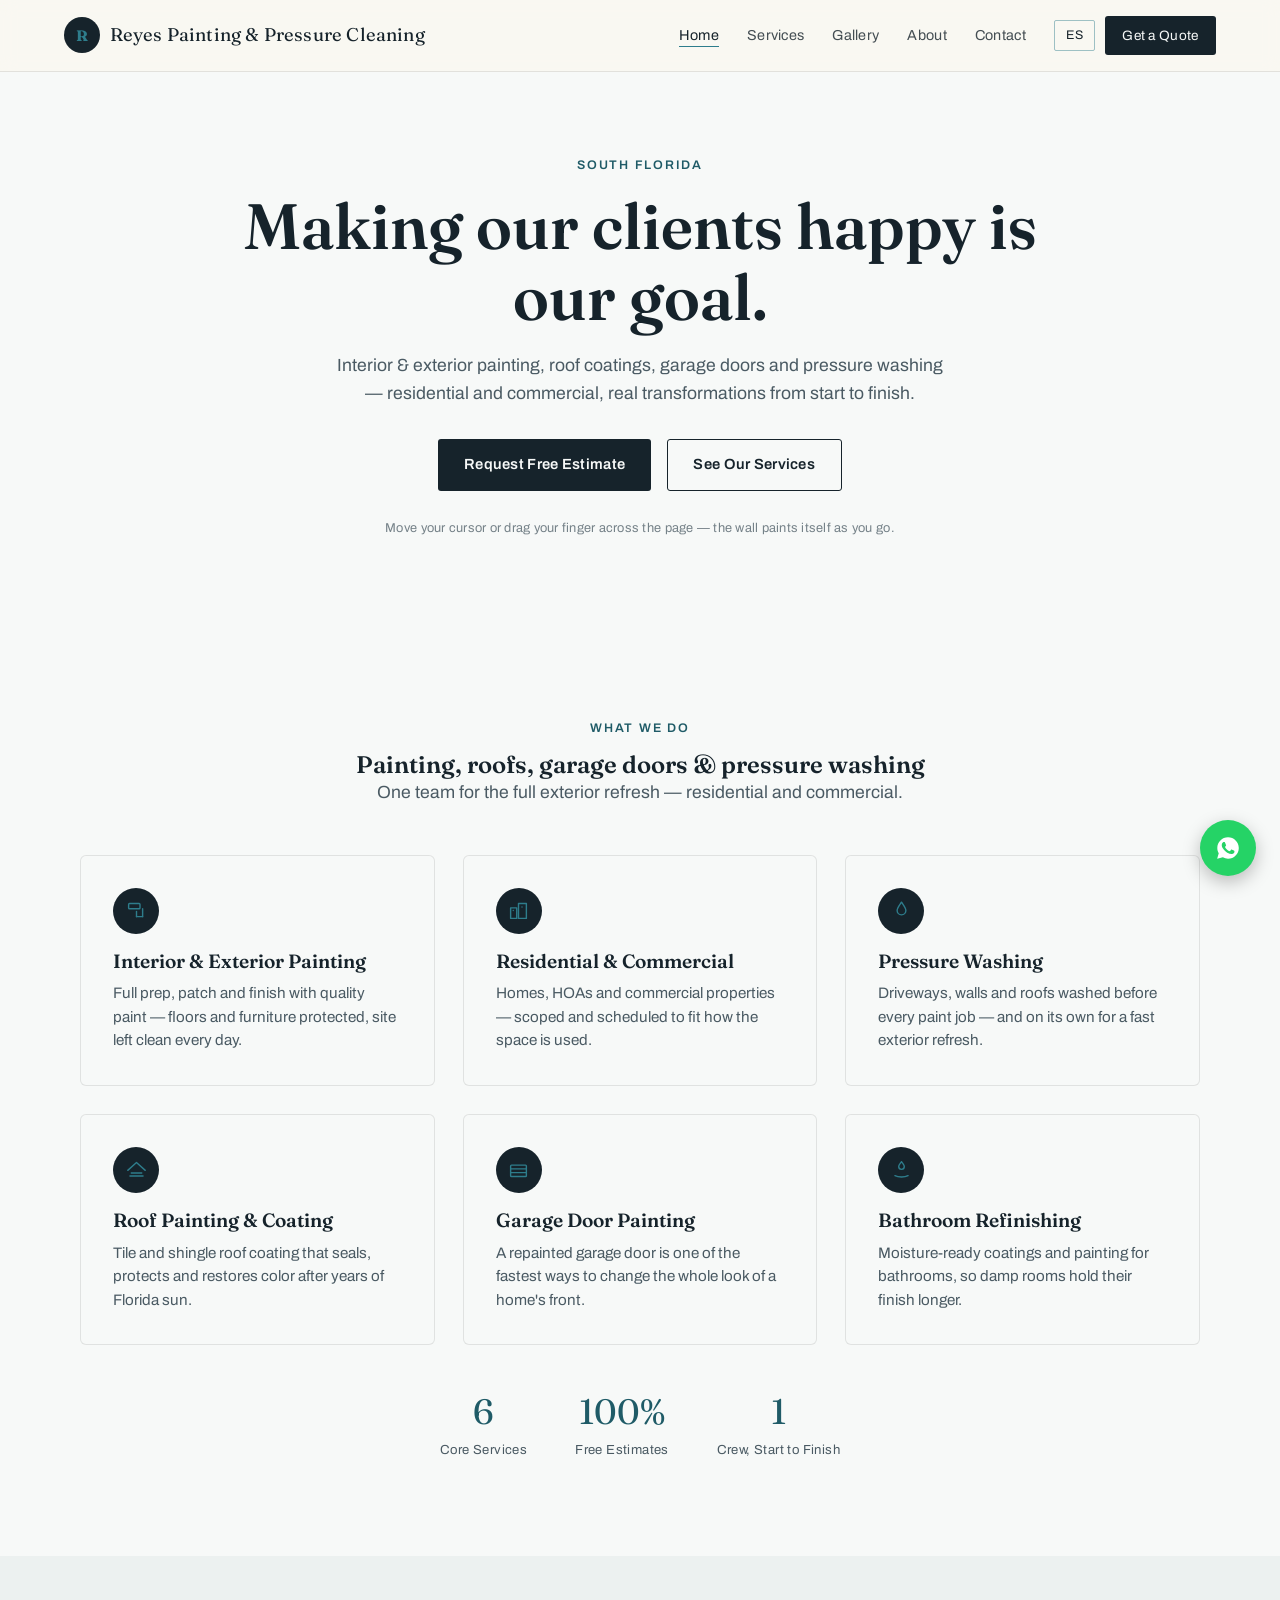
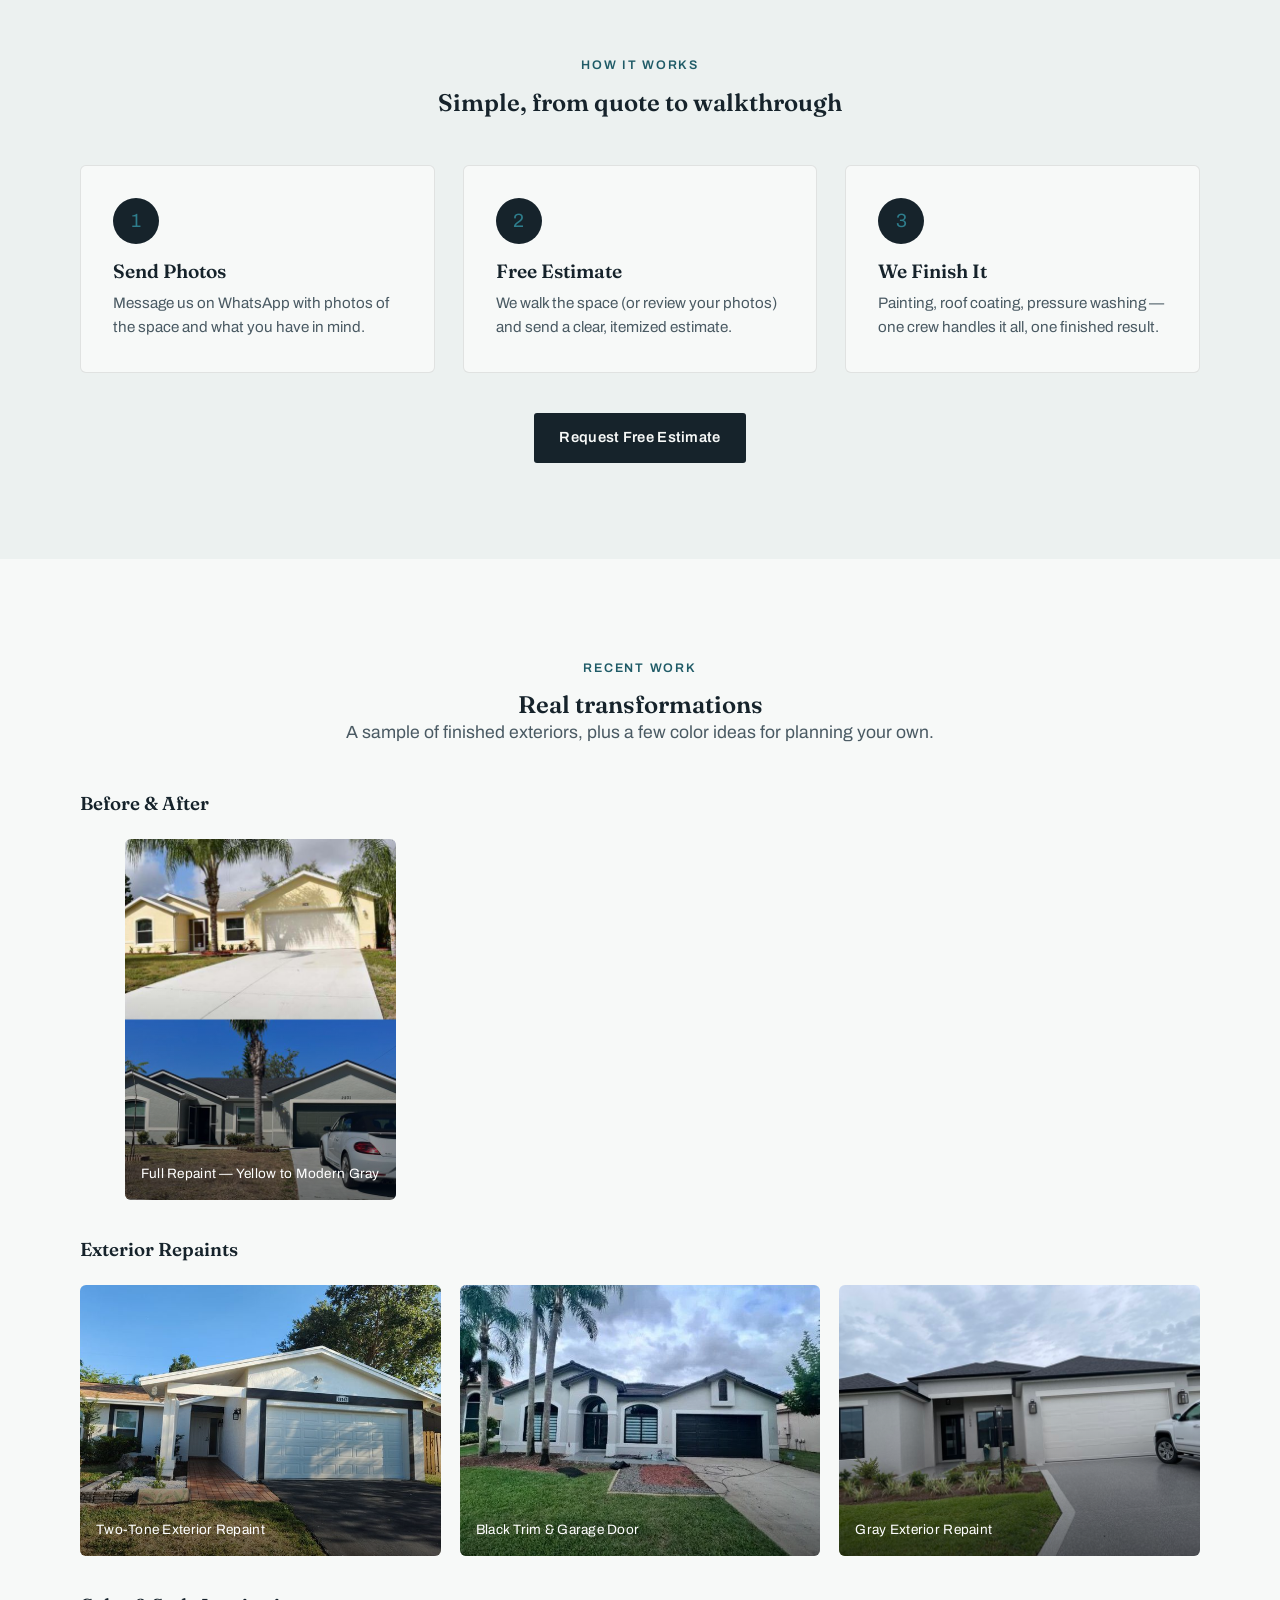
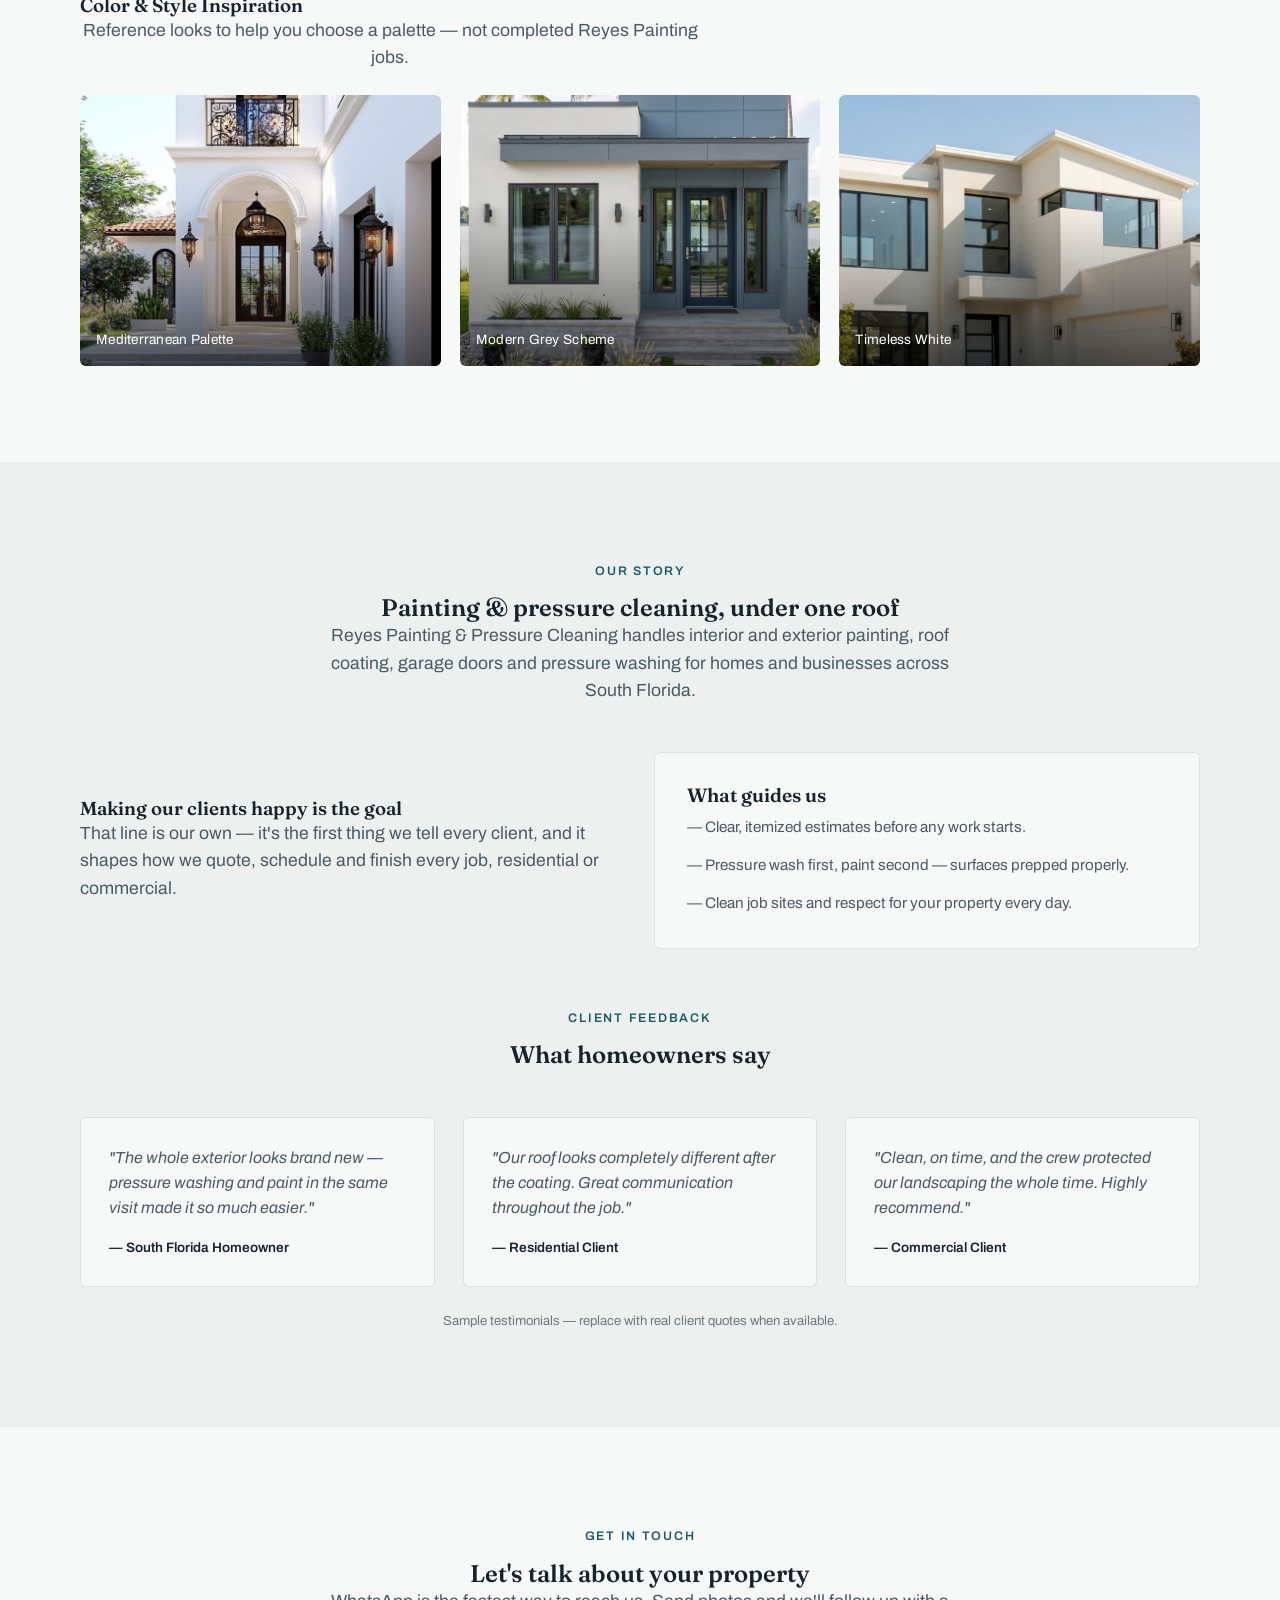
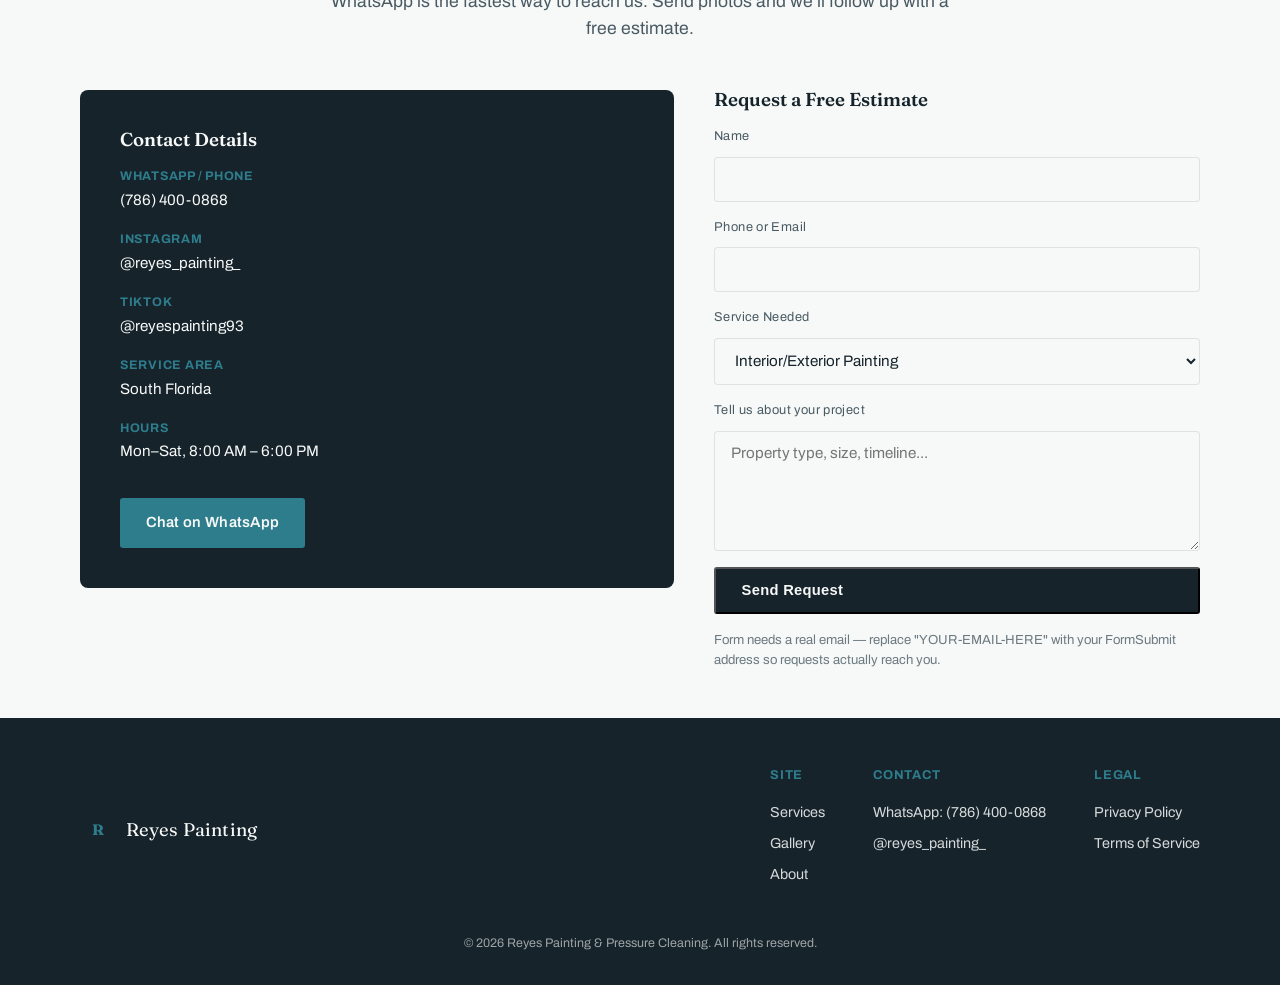
==== index.html @ f20935e8 "Initial commit: Reyes Painting & Pressure Cleaning site Single-page bilingual (EN/ES) site with a ca" ====
<!DOCTYPE html>
<html lang="en" data-lang="en">
<head>
<meta charset="UTF-8">
<meta name="viewport" content="width=device-width, initial-scale=1.0">
<title>Reyes Painting & Pressure Cleaning | Painting, Roof Coating & Pressure Washing — South Florida</title>
<meta name="description" content="Reyes Painting & Pressure Cleaning — interior & exterior painting, roof coating, garage doors and pressure washing, residential and commercial, in South Florida. Free estimates.">
<link rel="icon" href="data:,">
<link href="styles.css" rel="stylesheet">
</head>
<body>

<canvas id="paint-canvas"></canvas>

<nav class="nav">
  <div class="nav-inner">
    <a href="#top" class="brand">
      <span class="brand-mark">R</span>
      <span>Reyes Painting <span data-en>& Pressure Cleaning</span><span data-es>y Limpieza a Presión</span></span>
    </a>
    <button class="nav-toggle" aria-label="Menu"><span></span><span></span><span></span></button>
    <div class="nav-links">
      <a href="#top" data-nav data-en>Home</a><a href="#top" data-nav data-es>Inicio</a>
      <a href="#services" data-nav data-en>Services</a><a href="#services" data-nav data-es>Servicios</a>
      <a href="#gallery" data-nav data-en>Gallery</a><a href="#gallery" data-nav data-es>Galería</a>
      <a href="#about" data-nav data-en>About</a><a href="#about" data-nav data-es>Nosotros</a>
      <a href="#contact" data-nav data-en>Contact</a><a href="#contact" data-nav data-es>Contacto</a>
      <div class="nav-extra">
        <button class="lang-toggle">ES</button>
        <a class="nav-cta" href="https://wa.me/17864000868" target="_blank" rel="noopener"><span data-en>Get a Quote</span><span data-es>Cotizar</span></a>
      </div>
    </div>
  </div>
</nav>

<header class="hero" id="top">
  <span class="eyebrow" data-en>South Florida</span>
  <span class="eyebrow" data-es>Sur de la Florida</span>
  <h1>
    <span data-en>Making our clients happy is our goal.</span>
    <span data-es>Hacer felices a nuestros clientes es nuestro objetivo.</span>
  </h1>
  <p class="lead" style="margin-left:auto;margin-right:auto;">
    <span data-en>Interior & exterior painting, roof coatings, garage doors and pressure washing — residential and commercial, real transformations from start to finish.</span>
    <span data-es>Pintura interior y exterior, coatings de techo, puertas de garaje y limpieza a presión — residencial y comercial, transformaciones reales de principio a fin.</span>
  </p>
  <div class="hero-actions">
    <a class="btn btn-primary" href="https://wa.me/17864000868" target="_blank" rel="noopener">
      <span data-en>Request Free Estimate</span><span data-es>Cotización Gratis</span>
    </a>
    <a class="btn btn-outline" href="#services">
      <span data-en>See Our Services</span><span data-es>Ver Servicios</span>
    </a>
  </div>
  <p class="hero-hint" data-en>Move your cursor or drag your finger across the page — the wall paints itself as you go.</p>
  <p class="hero-hint" data-es>Mueve el cursor o desliza el dedo por la página — la pared se pinta a tu paso.</p>
</header>

<section id="services">
  <div class="container">
    <div class="section-head">
      <span class="eyebrow" data-en>What We Do</span><span class="eyebrow" data-es>Lo Que Hacemos</span>
      <h2 data-en>Painting, roofs, garage doors & pressure washing</h2>
      <h2 data-es>Pintura, techos, puertas de garaje y limpieza a presión</h2>
      <p class="lead" data-en>One team for the full exterior refresh — residential and commercial.</p>
      <p class="lead" data-es>Un solo equipo para el refresco exterior completo — residencial y comercial.</p>
    </div>
    <div class="grid-3">
      <div class="card">
        <div class="icon"><svg viewBox="0 0 24 24" fill="none" stroke="currentColor" stroke-width="1.6" stroke-linecap="round" stroke-linejoin="round" width="21" height="21"><rect x="3" y="4" width="13" height="6" rx="1"></rect><line x1="19" y1="10" x2="19" y2="19"></line><line x1="19" y1="19" x2="12" y2="19"></line><line x1="12" y1="19" x2="12" y2="13"></line></svg></div>
        <h3 data-en>Interior & Exterior Painting</h3><h3 data-es>Pintura Interior y Exterior</h3>
        <p data-en>Full prep, patch and finish with quality paint — floors and furniture protected, site left clean every day.</p>
        <p data-es>Preparación completa, parcheo y acabado con pintura de calidad — pisos y muebles protegidos, área limpia cada día.</p>
      </div>
      <div class="card">
        <div class="icon"><svg viewBox="0 0 24 24" fill="none" stroke="currentColor" stroke-width="1.6" stroke-linecap="round" stroke-linejoin="round" width="21" height="21"><rect x="3" y="9" width="7" height="12"></rect><rect x="12" y="4" width="9" height="17"></rect><line x1="6" y1="12" x2="6" y2="12.01"></line><line x1="16" y1="8" x2="16" y2="8.01"></line></svg></div>
        <h3 data-en>Residential & Commercial</h3><h3 data-es>Residencial y Comercial</h3>
        <p data-en>Homes, HOAs and commercial properties — scoped and scheduled to fit how the space is used.</p>
        <p data-es>Casas, HOAs y propiedades comerciales — planificado y programado según el uso del espacio.</p>
      </div>
      <div class="card">
        <div class="icon"><svg viewBox="0 0 24 24" fill="none" stroke="currentColor" stroke-width="1.6" stroke-linecap="round" stroke-linejoin="round" width="21" height="21"><path d="M12 2.5c-2.2 3.3-5 6.8-5 9.5a5 5 0 0 0 10 0c0-2.7-2.8-6.2-5-9.5z"></path></svg></div>
        <h3 data-en>Pressure Washing</h3><h3 data-es>Limpieza a Presión</h3>
        <p data-en>Driveways, walls and roofs washed before every paint job — and on its own for a fast exterior refresh.</p>
        <p data-es>Entradas, paredes y techos lavados antes de cada trabajo de pintura — y también por separado para un refresco exterior rápido.</p>
      </div>
      <div class="card">
        <div class="icon"><svg viewBox="0 0 24 24" fill="none" stroke="currentColor" stroke-width="1.6" stroke-linecap="round" stroke-linejoin="round" width="21" height="21"><path d="M2 13 12 4l10 9"></path><line x1="6" y1="16" x2="18" y2="16"></line><line x1="4.5" y1="19.5" x2="19.5" y2="19.5"></line></svg></div>
        <h3 data-en>Roof Painting & Coating</h3><h3 data-es>Pintura y Coating de Techo</h3>
        <p data-en>Tile and shingle roof coating that seals, protects and restores color after years of Florida sun.</p>
        <p data-es>Coating para techos de teja o shingle que sella, protege y devuelve el color después de años de sol de Florida.</p>
      </div>
      <div class="card">
        <div class="icon"><svg viewBox="0 0 24 24" fill="none" stroke="currentColor" stroke-width="1.6" stroke-linecap="round" stroke-linejoin="round" width="21" height="21"><rect x="3" y="7" width="18" height="13" rx="1"></rect><line x1="3" y1="11.3" x2="21" y2="11.3"></line><line x1="3" y1="15.6" x2="21" y2="15.6"></line></svg></div>
        <h3 data-en>Garage Door Painting</h3><h3 data-es>Pintura de Puertas de Garaje</h3>
        <p data-en>A repainted garage door is one of the fastest ways to change the whole look of a home's front.</p>
        <p data-es>Una puerta de garaje repintada es una de las formas más rápidas de cambiar toda la fachada de una casa.</p>
      </div>
      <div class="card">
        <div class="icon"><svg viewBox="0 0 24 24" fill="none" stroke="currentColor" stroke-width="1.6" stroke-linecap="round" stroke-linejoin="round" width="21" height="21"><path d="M12 3c-1.6 2.4-3.2 4-3.2 5.6a3.2 3.2 0 0 0 6.4 0C15.2 7 13.6 5.4 12 3z"></path><path d="M4.5 19c2 1 4.5 1.5 7.5 1.5s5.5-.5 7.5-1.5"></path></svg></div>
        <h3 data-en>Bathroom Refinishing</h3><h3 data-es>Reacabado de Baños</h3>
        <p data-en>Moisture-ready coatings and painting for bathrooms, so damp rooms hold their finish longer.</p>
        <p data-es>Coatings y pintura resistentes a la humedad para baños, para que los ambientes húmedos mantengan el acabado por más tiempo.</p>
      </div>
    </div>
    <div class="stat-row">
      <div class="stat"><div class="num">6</div><div class="label" data-en>Core Services</div><div class="label" data-es>Servicios Principales</div></div>
      <div class="stat"><div class="num">100%</div><div class="label" data-en>Free Estimates</div><div class="label" data-es>Cotizaciones Gratis</div></div>
      <div class="stat"><div class="num">1</div><div class="label" data-en>Crew, Start to Finish</div><div class="label" data-es>Equipo, de Inicio a Fin</div></div>
    </div>
  </div>
</section>

<section class="section-alt">
  <div class="container">
    <div class="section-head">
      <span class="eyebrow" data-en>How It Works</span><span class="eyebrow" data-es>Cómo Funciona</span>
      <h2 data-en>Simple, from quote to walkthrough</h2>
      <h2 data-es>Simple, de la cotización a la entrega</h2>
    </div>
    <div class="grid-3">
      <div class="card">
        <div class="icon">1</div>
        <h3 data-en>Send Photos</h3><h3 data-es>Envía Fotos</h3>
        <p data-en>Message us on WhatsApp with photos of the space and what you have in mind.</p>
        <p data-es>Escríbenos por WhatsApp con fotos del espacio y lo que tienes en mente.</p>
      </div>
      <div class="card">
        <div class="icon">2</div>
        <h3 data-en>Free Estimate</h3><h3 data-es>Cotización Gratis</h3>
        <p data-en>We walk the space (or review your photos) and send a clear, itemized estimate.</p>
        <p data-es>Visitamos el espacio (o revisamos tus fotos) y enviamos una cotización clara y detallada.</p>
      </div>
      <div class="card">
        <div class="icon">3</div>
        <h3 data-en>We Finish It</h3><h3 data-es>Lo Terminamos</h3>
        <p data-en>Painting, roof coating, pressure washing — one crew handles it all, one finished result.</p>
        <p data-es>Pintura, coating de techo, limpieza a presión — un solo equipo se encarga de todo, un solo resultado terminado.</p>
      </div>
    </div>
    <div style="text-align:center;margin-top:2.5rem;">
      <a class="btn btn-primary" href="https://wa.me/17864000868" target="_blank" rel="noopener"><span data-en>Request Free Estimate</span><span data-es>Cotización Gratis</span></a>
    </div>
  </div>
</section>

<section id="gallery">
  <div class="container">
    <div class="section-head">
      <span class="eyebrow" data-en>Recent Work</span><span class="eyebrow" data-es>Trabajos Recientes</span>
      <h2 data-en>Real transformations</h2>
      <h2 data-es>Transformaciones reales</h2>
      <p class="lead" data-en>A sample of finished exteriors, plus a few color ideas for planning your own.</p>
      <p class="lead" data-es>Una muestra de exteriores terminados, más algunas ideas de color para planear el tuyo.</p>
    </div>

    <div class="section-head" style="text-align:left;max-width:none;margin-bottom:1.5rem;">
      <h3 data-en>Before & After</h3><h3 data-es>Antes y Después</h3>
    </div>
    <div class="gallery-grid">
      <div class="gallery-item" style="background-image:url('images/before-after-yellow-to-gray.jpg');background-position:center top;grid-column:span 1;aspect-ratio:3/4;max-width:340px;margin:0 auto;"><span data-en>Full Repaint — Yellow to Modern Gray</span><span data-es>Repintado Completo — De Amarillo a Gris Moderno</span></div>
    </div>

    <div class="section-head" style="text-align:left;max-width:none;margin:2.5rem 0 1.5rem;">
      <h3 data-en>Exterior Repaints</h3><h3 data-es>Repintados Exteriores</h3>
    </div>
    <div class="gallery-grid">
      <div class="gallery-item" style="background-image:url('images/exterior-repaint-black-white.jpg');"><span data-en>Two-Tone Exterior Repaint</span><span data-es>Repintado Exterior de Dos Tonos</span></div>
      <div class="gallery-item" style="background-image:url('images/exterior-repaint-black-trim.jpg');"><span data-en>Black Trim & Garage Door</span><span data-es>Detalles Negros y Puerta de Garaje</span></div>
      <div class="gallery-item" style="background-image:url('images/exterior-repaint-gray.jpg');"><span data-en>Gray Exterior Repaint</span><span data-es>Repintado Exterior Gris</span></div>
    </div>

    <div class="section-head" style="text-align:left;max-width:none;margin:2.5rem 0 1.5rem;">
      <h3 data-en>Color & Style Inspiration</h3><h3 data-es>Inspiración de Color y Estilo</h3>
      <p class="lead" style="margin:0;" data-en>Reference looks to help you choose a palette — not completed Reyes Painting jobs.</p>
      <p class="lead" style="margin:0;" data-es>Referencias para ayudarte a elegir una paleta — no son trabajos terminados de Reyes Painting.</p>
    </div>
    <div class="gallery-grid">
      <div class="gallery-item" style="background-image:url('images/inspiration-mediterranean-palette.jpg');"><span data-en>Mediterranean Palette</span><span data-es>Paleta Mediterránea</span></div>
      <div class="gallery-item" style="background-image:url('images/inspiration-modern-grey.jpg');"><span data-en>Modern Grey Scheme</span><span data-es>Esquema Gris Moderno</span></div>
      <div class="gallery-item" style="background-image:url('images/inspiration-timeless-white.jpg');"><span data-en>Timeless White</span><span data-es>Blanco Atemporal</span></div>
    </div>
  </div>
</section>

<section id="about" class="section-alt">
  <div class="container">
    <div class="section-head">
      <span class="eyebrow" data-en>Our Story</span><span class="eyebrow" data-es>Nuestra Historia</span>
      <h2 data-en>Painting & pressure cleaning, under one roof</h2>
      <h2 data-es>Pintura y limpieza a presión, bajo un mismo techo</h2>
      <p class="lead" data-en>Reyes Painting & Pressure Cleaning handles interior and exterior painting, roof coating, garage doors and pressure washing for homes and businesses across South Florida.</p>
      <p class="lead" data-es>Reyes Painting & Pressure Cleaning se encarga de pintura interior y exterior, coating de techo, puertas de garaje y limpieza a presión para casas y negocios en el sur de la Florida.</p>
    </div>
    <div class="grid-2" style="align-items:center;margin-bottom:3.5rem;">
      <div>
        <h3 data-en>Making our clients happy is the goal</h3>
        <h3 data-es>Hacer felices a nuestros clientes es el objetivo</h3>
        <p class="lead" data-en>That line is our own — it's the first thing we tell every client, and it shapes how we quote, schedule and finish every job, residential or commercial.</p>
        <p class="lead" data-es>Esa frase es nuestra — es lo primero que le decimos a cada cliente, y define cómo cotizamos, programamos y terminamos cada trabajo, residencial o comercial.</p>
      </div>
      <div class="card">
        <h3 data-en>What guides us</h3><h3 data-es>Lo que nos guía</h3>
        <p style="margin-bottom:0.9rem;color:var(--ink-soft);" data-en>— Clear, itemized estimates before any work starts.</p>
        <p style="margin-bottom:0.9rem;color:var(--ink-soft);" data-es>— Cotizaciones claras y detalladas antes de empezar.</p>
        <p style="margin-bottom:0.9rem;color:var(--ink-soft);" data-en>— Pressure wash first, paint second — surfaces prepped properly.</p>
        <p style="margin-bottom:0.9rem;color:var(--ink-soft);" data-es>— Primero limpieza a presión, después pintura — superficies bien preparadas.</p>
        <p style="color:var(--ink-soft);" data-en>— Clean job sites and respect for your property every day.</p>
        <p style="color:var(--ink-soft);" data-es>— Áreas de trabajo limpias y respeto por tu propiedad cada día.</p>
      </div>
    </div>

    <div class="section-head">
      <span class="eyebrow" data-en>Client Feedback</span><span class="eyebrow" data-es>Opiniones de Clientes</span>
      <h2 data-en>What homeowners say</h2>
      <h2 data-es>Lo que dicen los clientes</h2>
    </div>
    <div class="grid-3">
      <div class="quote-card">
        <p data-en>"The whole exterior looks brand new — pressure washing and paint in the same visit made it so much easier."</p>
        <p data-es>"Todo el exterior quedó como nuevo — la limpieza a presión y la pintura en la misma visita lo hizo mucho más fácil."</p>
        <div class="who" data-en>— South Florida Homeowner</div>
        <div class="who" data-es>— Cliente en el Sur de la Florida</div>
      </div>
      <div class="quote-card">
        <p data-en>"Our roof looks completely different after the coating. Great communication throughout the job."</p>
        <p data-es>"Nuestro techo se ve completamente diferente después del coating. Muy buena comunicación durante todo el trabajo."</p>
        <div class="who" data-en>— Residential Client</div>
        <div class="who" data-es>— Cliente Residencial</div>
      </div>
      <div class="quote-card">
        <p data-en>"Clean, on time, and the crew protected our landscaping the whole time. Highly recommend."</p>
        <p data-es>"Limpios, puntuales, y el equipo protegió nuestro jardín todo el tiempo. Muy recomendados."</p>
        <div class="who" data-en>— Commercial Client</div>
        <div class="who" data-es>— Cliente Comercial</div>
      </div>
    </div>
    <p class="placeholder-note" data-en>Sample testimonials — replace with real client quotes when available.</p>
    <p class="placeholder-note" data-es>Testimonios de ejemplo — reemplazar con opiniones reales de clientes cuando estén disponibles.</p>
  </div>
</section>

<section id="contact" style="padding-bottom:3rem;">
  <div class="container">
    <div class="section-head">
      <span class="eyebrow" data-en>Get In Touch</span><span class="eyebrow" data-es>Contáctanos</span>
      <h2 data-en>Let's talk about your property</h2>
      <h2 data-es>Hablemos de tu propiedad</h2>
      <p class="lead" data-en>WhatsApp is the fastest way to reach us. Send photos and we'll follow up with a free estimate.</p>
      <p class="lead" data-es>WhatsApp es la forma más rápida de contactarnos. Envía fotos y te respondemos con una cotización gratis.</p>
    </div>
    <div class="contact-wrap">
      <div>
        <div class="contact-info-card">
          <h3 data-en>Contact Details</h3><h3 data-es>Datos de Contacto</h3>
          <div class="contact-line">
            <div>
              <b data-en>WhatsApp / Phone</b><b data-es>WhatsApp / Teléfono</b>
              <a href="https://wa.me/17864000868" target="_blank" rel="noopener">(786) 400-0868</a>
            </div>
          </div>
          <div class="contact-line">
            <div>
              <b>Instagram</b>
              <a href="https://www.instagram.com/reyes_painting_/" target="_blank" rel="noopener">@reyes_painting_</a>
            </div>
          </div>
          <div class="contact-line">
            <div>
              <b>TikTok</b>
              <a href="https://www.tiktok.com/@reyespainting93" target="_blank" rel="noopener">@reyespainting93</a>
            </div>
          </div>
          <div class="contact-line">
            <div>
              <b data-en>Service Area</b><b data-es>Área de Servicio</b>
              <span data-en>South Florida</span>
              <span data-es>Sur de la Florida</span>
            </div>
          </div>
          <div class="contact-line">
            <div>
              <b data-en>Hours</b><b data-es>Horario</b>
              <span data-en>Mon–Sat, 8:00 AM – 6:00 PM</span>
              <span data-es>Lun–Sáb, 8:00 AM – 6:00 PM</span>
            </div>
          </div>
          <a class="btn btn-primary" style="margin-top:1rem;background:var(--teal);" href="https://wa.me/17864000868" target="_blank" rel="noopener">
            <span data-en>Chat on WhatsApp</span><span data-es>Chatear por WhatsApp</span>
          </a>
        </div>
      </div>

      <div>
        <h3 style="margin-bottom:1rem;" data-en>Request a Free Estimate</h3>
        <h3 style="margin-bottom:1rem;" data-es>Solicita tu Cotización Gratis</h3>
        <form class="quote-form" action="https://formsubmit.co/YOUR-EMAIL-HERE" method="POST">
          <input type="hidden" name="_subject" value="New estimate request — Reyes Painting website">
          <input type="hidden" name="_template" value="table">
          <input type="hidden" name="_captcha" value="false">
          <label data-en>Name</label><label data-es>Nombre</label>
          <input type="text" name="name" required>

          <label data-en>Phone or Email</label><label data-es>Teléfono o Correo</label>
          <input type="text" name="contact" required>

          <label data-en>Service Needed</label><label data-es>Servicio Necesitado</label>
          <select name="service" class="i18n-select">
            <option value="Painting" data-i18n-en="Interior/Exterior Painting" data-i18n-es="Pintura Interior/Exterior">Interior/Exterior Painting</option>
            <option value="Pressure Washing" data-i18n-en="Pressure Washing" data-i18n-es="Limpieza a Presión">Pressure Washing</option>
            <option value="Roof Coating" data-i18n-en="Roof Painting & Coating" data-i18n-es="Pintura y Coating de Techo">Roof Painting & Coating</option>
            <option value="Garage Door" data-i18n-en="Garage Door Painting" data-i18n-es="Pintura de Puerta de Garaje">Garage Door Painting</option>
            <option value="Bathroom" data-i18n-en="Bathroom Refinishing" data-i18n-es="Reacabado de Baños">Bathroom Refinishing</option>
            <option value="Not Sure Yet" data-i18n-en="Not Sure Yet" data-i18n-es="Aún No Sé">Not Sure Yet</option>
          </select>

          <label data-en>Tell us about your project</label><label data-es>Cuéntanos sobre tu proyecto</label>
          <textarea name="message" class="i18n-placeholder" data-i18n-en="Property type, size, timeline..." data-i18n-es="Tipo de propiedad, tamaño, fecha estimada..." placeholder="Property type, size, timeline..."></textarea>

          <button class="btn btn-primary" type="submit"><span data-en>Send Request</span><span data-es>Enviar Solicitud</span></button>
        </form>
        <p class="placeholder-note" style="text-align:left;margin-top:1rem;" data-en>Form needs a real email — replace "YOUR-EMAIL-HERE" with your FormSubmit address so requests actually reach you.</p>
        <p class="placeholder-note" style="text-align:left;margin-top:1rem;" data-es>El formulario necesita un correo real — reemplaza "YOUR-EMAIL-HERE" con tu dirección de FormSubmit para que las solicitudes te lleguen.</p>
      </div>
    </div>
  </div>
</section>

<footer>
  <div class="footer-inner">
    <a href="#top" class="brand"><span class="brand-mark">R</span><span>Reyes Painting</span></a>
    <div class="cols">
      <div class="col">
        <h4 data-en>Site</h4><h4 data-es>Sitio</h4>
        <a href="#services" data-en>Services</a><a href="#services" data-es>Servicios</a>
        <a href="#gallery" data-en>Gallery</a><a href="#gallery" data-es>Galería</a>
        <a href="#about" data-en>About</a><a href="#about" data-es>Nosotros</a>
      </div>
      <div class="col">
        <h4 data-en>Contact</h4><h4 data-es>Contacto</h4>
        <a href="https://wa.me/17864000868" target="_blank" rel="noopener">WhatsApp: (786) 400-0868</a>
        <a href="https://www.instagram.com/reyes_painting_/" target="_blank" rel="noopener">@reyes_painting_</a>
      </div>
      <div class="col">
        <h4 data-en>Legal</h4><h4 data-es>Legal</h4>
        <a href="privacy.html" data-en>Privacy Policy</a><a href="privacy.html" data-es>Política de Privacidad</a>
        <a href="terms.html" data-en>Terms of Service</a><a href="terms.html" data-es>Términos de Servicio</a>
      </div>
    </div>
  </div>
  <p class="footer-bottom">© 2026 Reyes Painting & Pressure Cleaning. <span data-en>All rights reserved.</span><span data-es>Todos los derechos reservados.</span></p>
</footer>

<a class="wa-float" href="https://wa.me/17864000868" target="_blank" rel="noopener" aria-label="WhatsApp">
  <svg viewBox="0 0 24 24" fill="currentColor" width="26" height="26"><path d="M12.04 2C6.58 2 2.13 6.45 2.13 11.91c0 1.75.46 3.45 1.32 4.95L2 22l5.25-1.38a9.9 9.9 0 0 0 4.79 1.22h.01c5.46 0 9.91-4.45 9.91-9.91C21.96 6.45 17.5 2 12.04 2zm5.8 14.13c-.24.68-1.4 1.32-1.93 1.4-.5.08-1.13.11-1.83-.11-.42-.14-.96-.32-1.66-.62-2.93-1.26-4.84-4.22-4.98-4.42-.14-.2-1.19-1.58-1.19-3.02 0-1.44.75-2.14 1.02-2.44.27-.29.58-.36.78-.36.19 0 .39 0 .56.01.18.01.42-.07.66.5.24.58.82 2 .89 2.15.07.15.12.32.02.52-.1.2-.15.32-.29.49-.15.17-.31.38-.44.51-.15.15-.3.31-.13.6.17.29.75 1.24 1.62 2.01 1.11 1 2.05 1.31 2.34 1.46.29.15.46.13.63-.08.17-.2.71-.83.9-1.11.19-.29.38-.24.63-.14.26.1 1.65.78 1.93.92.29.15.48.22.55.34.07.13.07.75-.17 1.43z"></path></svg>
</a>

<script src="paint-reveal.js"></script>
<script src="site.js"></script>
</body>
</html>
---- styles.css ----
/* Reyes Painting & Pressure Cleaning — shared styles */
@import url('https://fonts.googleapis.com/css2?family=Fraunces:ital,opsz,wght@0,9..144,500;0,9..144,600;0,9..144,700;1,9..144,500&family=Archivo:wght@400;500;600;700&display=swap');

:root {
  --ink: #16232b;
  --ink-soft: #4a5a63;
  --cream: #f7f9f8;
  --cream-2: #ecf1f0;
  --teal: #2E7D8C;
  --teal-deep: #1F5B67;
  --teal-line: rgba(46, 125, 140, 0.45);
  --line: rgba(28, 26, 23, 0.1);
  --font-display: 'Fraunces', serif;
  --font-body: 'Archivo', sans-serif;
}

* { box-sizing: border-box; margin: 0; padding: 0; }
html { scroll-behavior: smooth; }
body {
  background: var(--cream);
  color: var(--ink);
  font-family: var(--font-body);
  line-height: 1.55;
  overflow-x: hidden;
  position: relative;
}
h1, h2, h3 { font-family: var(--font-display); font-weight: 600; line-height: 1.12; }
a { color: inherit; }
img { max-width: 100%; display: block; }
section { position: relative; padding: 6rem 1.5rem; z-index: 1; scroll-margin-top: 84px; }
.container { max-width: 1120px; margin: 0 auto; }
.eyebrow {
  font-size: 0.78rem; letter-spacing: 0.14em; text-transform: uppercase;
  color: var(--teal-deep); font-weight: 600; margin-bottom: 0.9rem; display: inline-block;
}
.lead { font-size: 1.1rem; color: var(--ink-soft); max-width: 620px; }

/* ---------- Paint canvas background layer ---------- */
#paint-canvas {
  position: fixed;
  inset: 0;
  width: 100%;
  height: 100%;
  z-index: 0;
  pointer-events: none;
}

/* ---------- Nav ---------- */
.nav {
  position: fixed; top: 0; left: 0; right: 0; z-index: 50;
  background: rgba(250, 247, 241, 0.88);
  -webkit-backdrop-filter: blur(8px);
  backdrop-filter: blur(8px);
  border-bottom: 1px solid var(--line);
}
.nav-inner {
  display: flex; align-items: center; justify-content: space-between;
  padding: 1rem 1.5rem; max-width: 1200px; margin: 0 auto;
}
.brand { display: flex; align-items: center; gap: 0.6rem; font-family: var(--font-display); font-size: 1.15rem; letter-spacing: 0.01em; text-decoration: none; color: var(--ink); }
.brand-mark {
  width: 36px; height: 36px; border-radius: 50%; background: var(--ink);
  display: flex; align-items: center; justify-content: center; color: var(--teal);
  font-family: var(--font-display); font-weight: 700; font-size: 0.95rem;
}
.nav-links { display: flex; align-items: center; gap: 1.75rem; flex-wrap: wrap; }
.nav-links a { text-decoration: none; font-size: 0.9rem; letter-spacing: 0.02em; color: var(--ink); opacity: 0.8; }
.nav-links a:hover, .nav-links a.active { opacity: 1; border-bottom: 1px solid var(--teal); }
.nav-extra { display: flex; align-items: center; gap: 0.6rem; flex-shrink: 0; }
.nav-links a.nav-cta {
  display: inline-flex; align-items: center;
  background: var(--ink); color: var(--cream); opacity: 1; padding: 0.55rem 1.1rem; border-radius: 3px;
  font-size: 0.85rem; text-decoration: none; letter-spacing: 0.02em; white-space: nowrap;
}
.nav-links a.nav-cta:hover { background: var(--teal-deep); border-bottom: none; }
.lang-toggle {
  background: transparent; border: 1px solid var(--teal-line); color: var(--ink);
  padding: 0.35rem 0.7rem; border-radius: 2px; font-family: var(--font-body); font-size: 0.78rem;
  cursor: pointer; letter-spacing: 0.04em; flex-shrink: 0; line-height: 1.4;
}
.nav-toggle { display: none; background: none; border: none; cursor: pointer; padding: 0.4rem; }
.nav-toggle span { display: block; width: 22px; height: 2px; background: var(--ink); margin: 5px 0; }

@media (max-width: 860px) {
  .nav-links { position: fixed; top: 64px; left: 0; right: 0; background: var(--cream); flex-direction: column;
    align-items: flex-start; padding: 1.5rem; gap: 1.1rem; border-bottom: 1px solid var(--line);
    transform: translateY(-140%); transition: transform 0.25s ease; }
  .nav-links.open { transform: translateY(0); }
  .nav-toggle { display: block; }
  .nav-extra { width: 100%; }
}

/* ---------- Hero ---------- */
.hero {
  padding: 9.5rem 1.5rem 5rem;
  text-align: center;
  position: relative;
  z-index: 1;
}
.hero h1 { font-size: clamp(2.2rem, 5.5vw, 4rem); max-width: 900px; margin: 0 auto 1.2rem; }
.hero .lead { margin: 0 auto 2rem; text-align: center; }
.hero-actions { display: flex; gap: 1rem; justify-content: center; flex-wrap: wrap; }
.btn {
  display: inline-flex; align-items: center; gap: 0.5rem; text-decoration: none;
  padding: 0.85rem 1.6rem; border-radius: 3px; font-size: 0.92rem; letter-spacing: 0.02em; font-weight: 600;
}
.btn-primary { background: var(--ink); color: var(--cream); }
.btn-primary:hover { background: var(--teal-deep); }
.btn-outline { border: 1px solid var(--ink); color: var(--ink); }
.btn-outline:hover { background: var(--ink); color: var(--cream); }
.hero-hint { margin-top: 1.75rem; font-size: 0.8rem; color: var(--ink-soft); opacity: 0.75; letter-spacing: 0.02em; }

/* ---------- Sections ---------- */
.section-alt { background: var(--cream-2); }
.section-head { text-align: center; max-width: 640px; margin: 0 auto 3rem; }
.section-head .lead { margin: 0 auto; text-align: center; }

.grid-3 { display: grid; grid-template-columns: repeat(3, 1fr); gap: 1.75rem; }
.grid-2 { display: grid; grid-template-columns: repeat(2, 1fr); gap: 1.75rem; }
@media (max-width: 860px) { .grid-3, .grid-2 { grid-template-columns: 1fr; } }

.card {
  background: var(--cream); border: 1px solid var(--line); border-radius: 6px; padding: 2rem;
}
.card .icon { width: 46px; height: 46px; border-radius: 50%; background: var(--ink); color: var(--teal);
  display: flex; align-items: center; justify-content: center; margin-bottom: 1.1rem; font-size: 1.2rem; }
.card h3 { font-size: 1.2rem; margin-bottom: 0.6rem; }
.card p { color: var(--ink-soft); font-size: 0.95rem; }

.stat-row { display: flex; gap: 3rem; justify-content: center; flex-wrap: wrap; margin-top: 2.5rem; }
.stat { text-align: center; }
.stat .num { font-family: var(--font-display); font-size: 2.2rem; color: var(--teal-deep); }
.stat .label { font-size: 0.82rem; color: var(--ink-soft); letter-spacing: 0.03em; }

/* ---------- Gallery ---------- */
.gallery-grid { display: grid; grid-template-columns: repeat(3, 1fr); gap: 1.2rem; }
@media (max-width: 860px) { .gallery-grid { grid-template-columns: repeat(2, 1fr); } }
@media (max-width: 560px) { .gallery-grid { grid-template-columns: 1fr; } }
.gallery-item {
  aspect-ratio: 4/3; border-radius: 6px; overflow: hidden; position: relative;
  display: flex; align-items: flex-end; padding: 1rem; color: #fff;
  background-size: cover; background-position: center;
}
.gallery-item::after {
  content: ""; position: absolute; inset: 0;
  background: linear-gradient(180deg, rgba(0,0,0,0) 40%, rgba(0,0,0,0.55) 100%);
}
.gallery-item span { position: relative; z-index: 1; font-size: 0.85rem; letter-spacing: 0.02em; }
.placeholder-note {
  text-align: center; font-size: 0.82rem; color: var(--ink-soft); margin-top: 1.5rem; opacity: 0.8;
}

/* ---------- Testimonials ---------- */
.quote-card { background: var(--cream); border: 1px solid var(--line); border-radius: 6px; padding: 1.75rem; }
.quote-card p { font-style: italic; color: var(--ink-soft); margin-bottom: 1rem; }
.quote-card .who { font-size: 0.85rem; font-weight: 600; color: var(--ink); }

/* ---------- Contact ---------- */
.contact-wrap { display: grid; grid-template-columns: 1.1fr 0.9fr; gap: 2.5rem; }
@media (max-width: 860px) { .contact-wrap { grid-template-columns: 1fr; } }
.contact-info-card {
  background: var(--ink); color: var(--cream); border-radius: 8px; padding: 2.5rem;
}
.contact-info-card h3 { color: var(--cream); margin-bottom: 1rem; }
.contact-line { display: flex; gap: 0.75rem; align-items: flex-start; margin-bottom: 1.1rem; font-size: 0.95rem; }
.contact-line b { display: block; font-size: 0.78rem; letter-spacing: 0.06em; text-transform: uppercase; color: var(--teal); margin-bottom: 0.15rem; }
.contact-line a { text-decoration: none; color: var(--cream); }

form.quote-form { display: flex; flex-direction: column; gap: 1rem; }
.quote-form input, .quote-form select, .quote-form textarea {
  width: 100%; padding: 0.85rem 1rem; border: 1px solid var(--line); border-radius: 4px;
  background: var(--cream); font-family: var(--font-body); font-size: 0.95rem; color: var(--ink);
}
.quote-form textarea { min-height: 120px; resize: vertical; }
.quote-form label { font-size: 0.8rem; letter-spacing: 0.03em; color: var(--ink-soft); margin-bottom: -0.4rem; }

/* ---------- Footer ---------- */
footer {
  background: var(--ink); color: var(--cream); padding: 3rem 1.5rem 2rem; position: relative; z-index: 1;
}
.footer-inner { max-width: 1120px; margin: 0 auto; display: flex; justify-content: space-between; flex-wrap: wrap; gap: 2rem; }
.footer-inner .brand { color: var(--cream); }
footer .cols { display: flex; gap: 3rem; flex-wrap: wrap; }
footer .col h4 { font-size: 0.8rem; letter-spacing: 0.06em; text-transform: uppercase; color: var(--teal); margin-bottom: 0.9rem; }
footer .col a { display: block; text-decoration: none; color: var(--cream); opacity: 0.85; font-size: 0.9rem; margin-bottom: 0.55rem; }
.footer-bottom { text-align: center; font-size: 0.78rem; opacity: 0.6; margin-top: 2.5rem; }

/* ---------- WhatsApp floating button ---------- */
.wa-float {
  position: fixed; bottom: 1.5rem; right: 1.5rem; z-index: 60;
  background: #25D366; color: #fff; width: 56px; height: 56px; border-radius: 50%;
  display: flex; align-items: center; justify-content: center; text-decoration: none;
  box-shadow: 0 6px 18px rgba(0,0,0,0.25); font-size: 1.5rem;
}

/* ---------- Page header (inner pages) ---------- */
.page-header { padding: 9rem 1.5rem 3.5rem; text-align: center; position: relative; z-index: 1; }
.page-header h1 { font-size: clamp(2rem, 4.5vw, 3rem); margin-bottom: 0.8rem; }

/* ---------- Bilingual toggle ---------- */
[data-lang="en"] [data-es] { display: none; }
[data-lang="es"] [data-en] { display: none; }
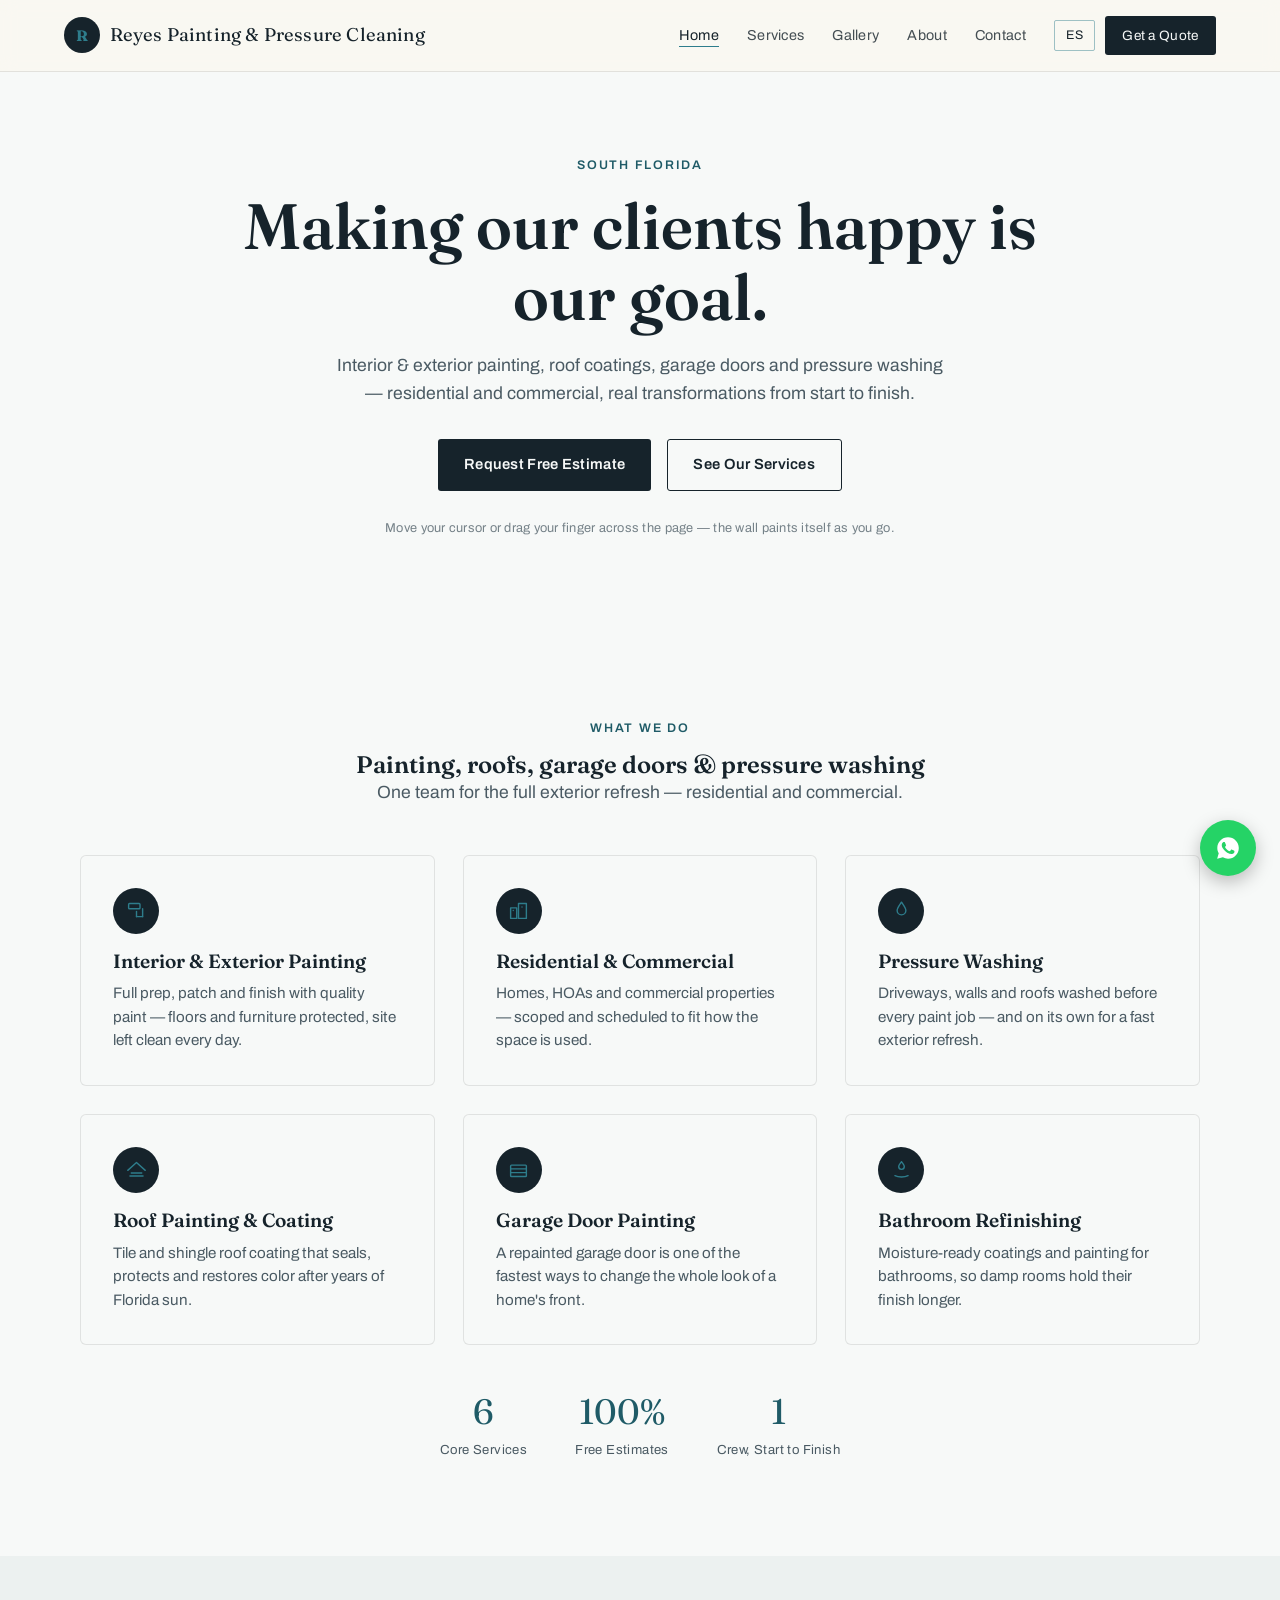
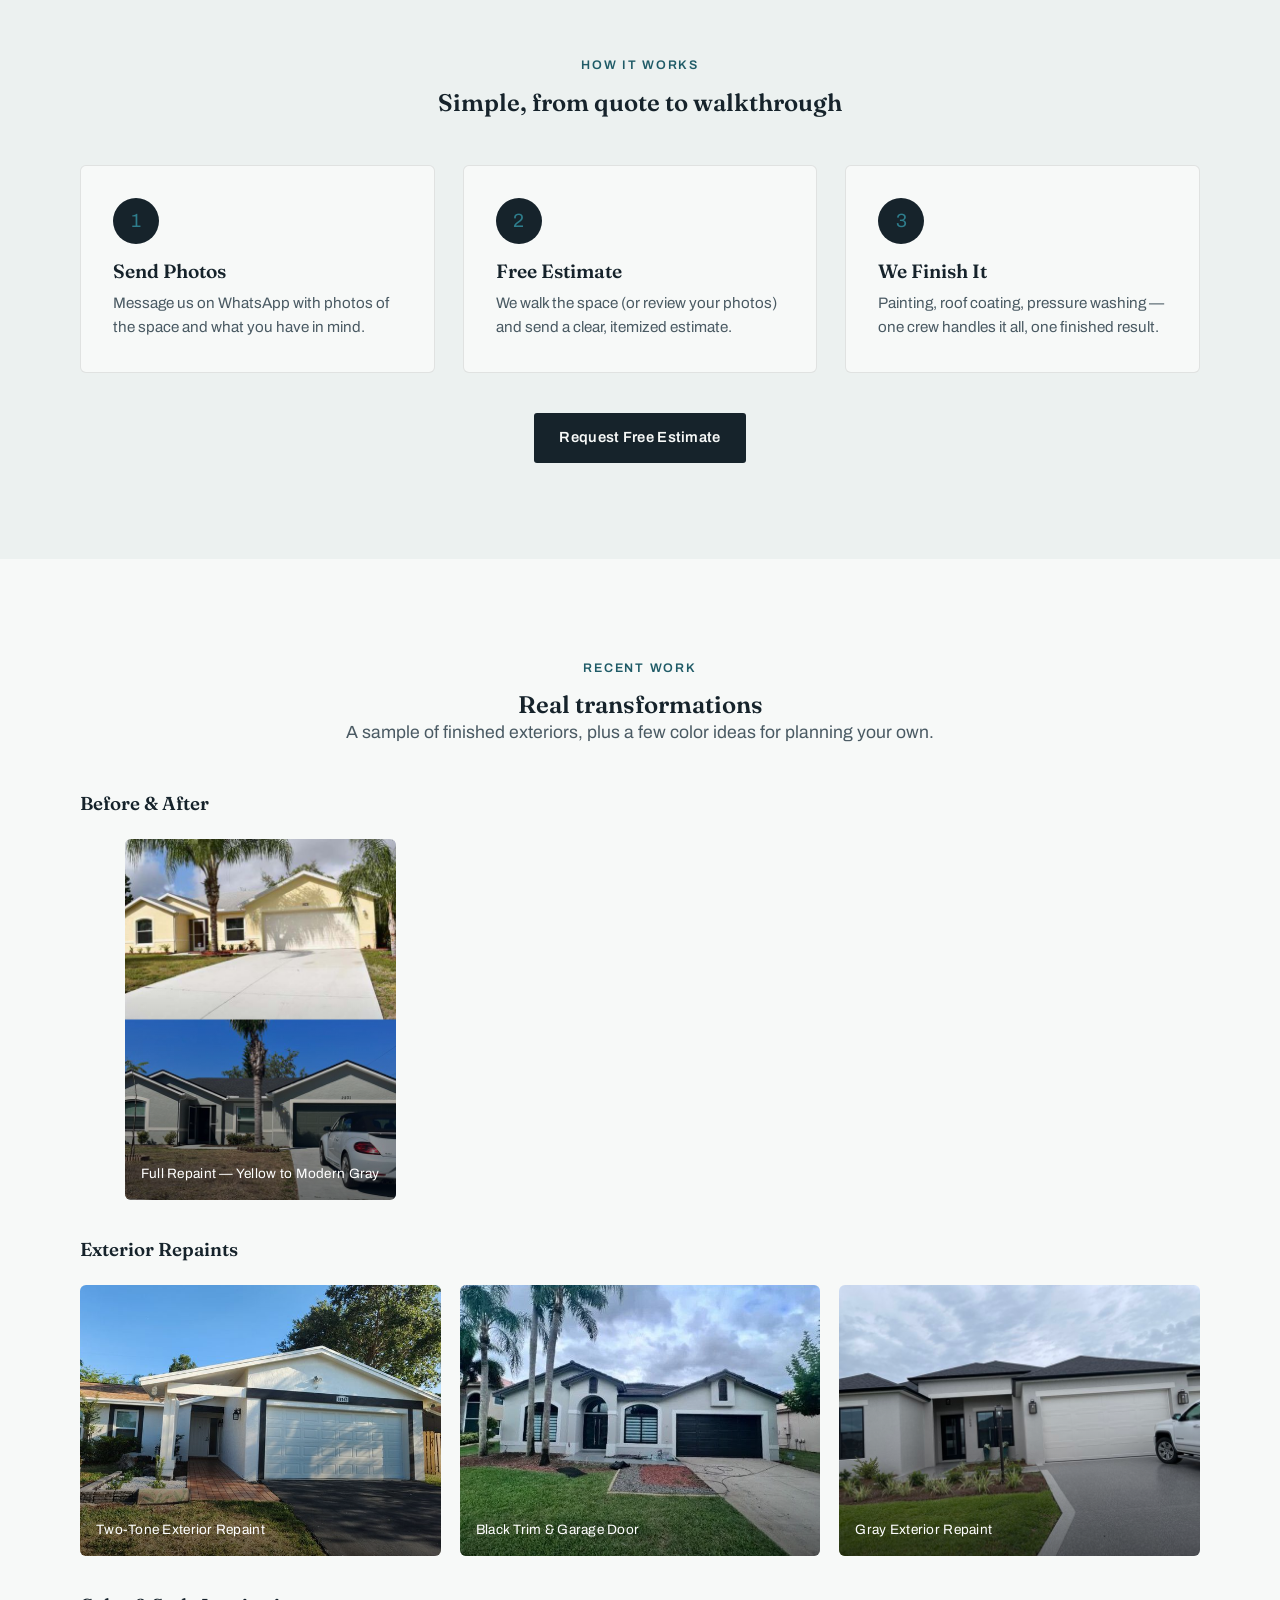
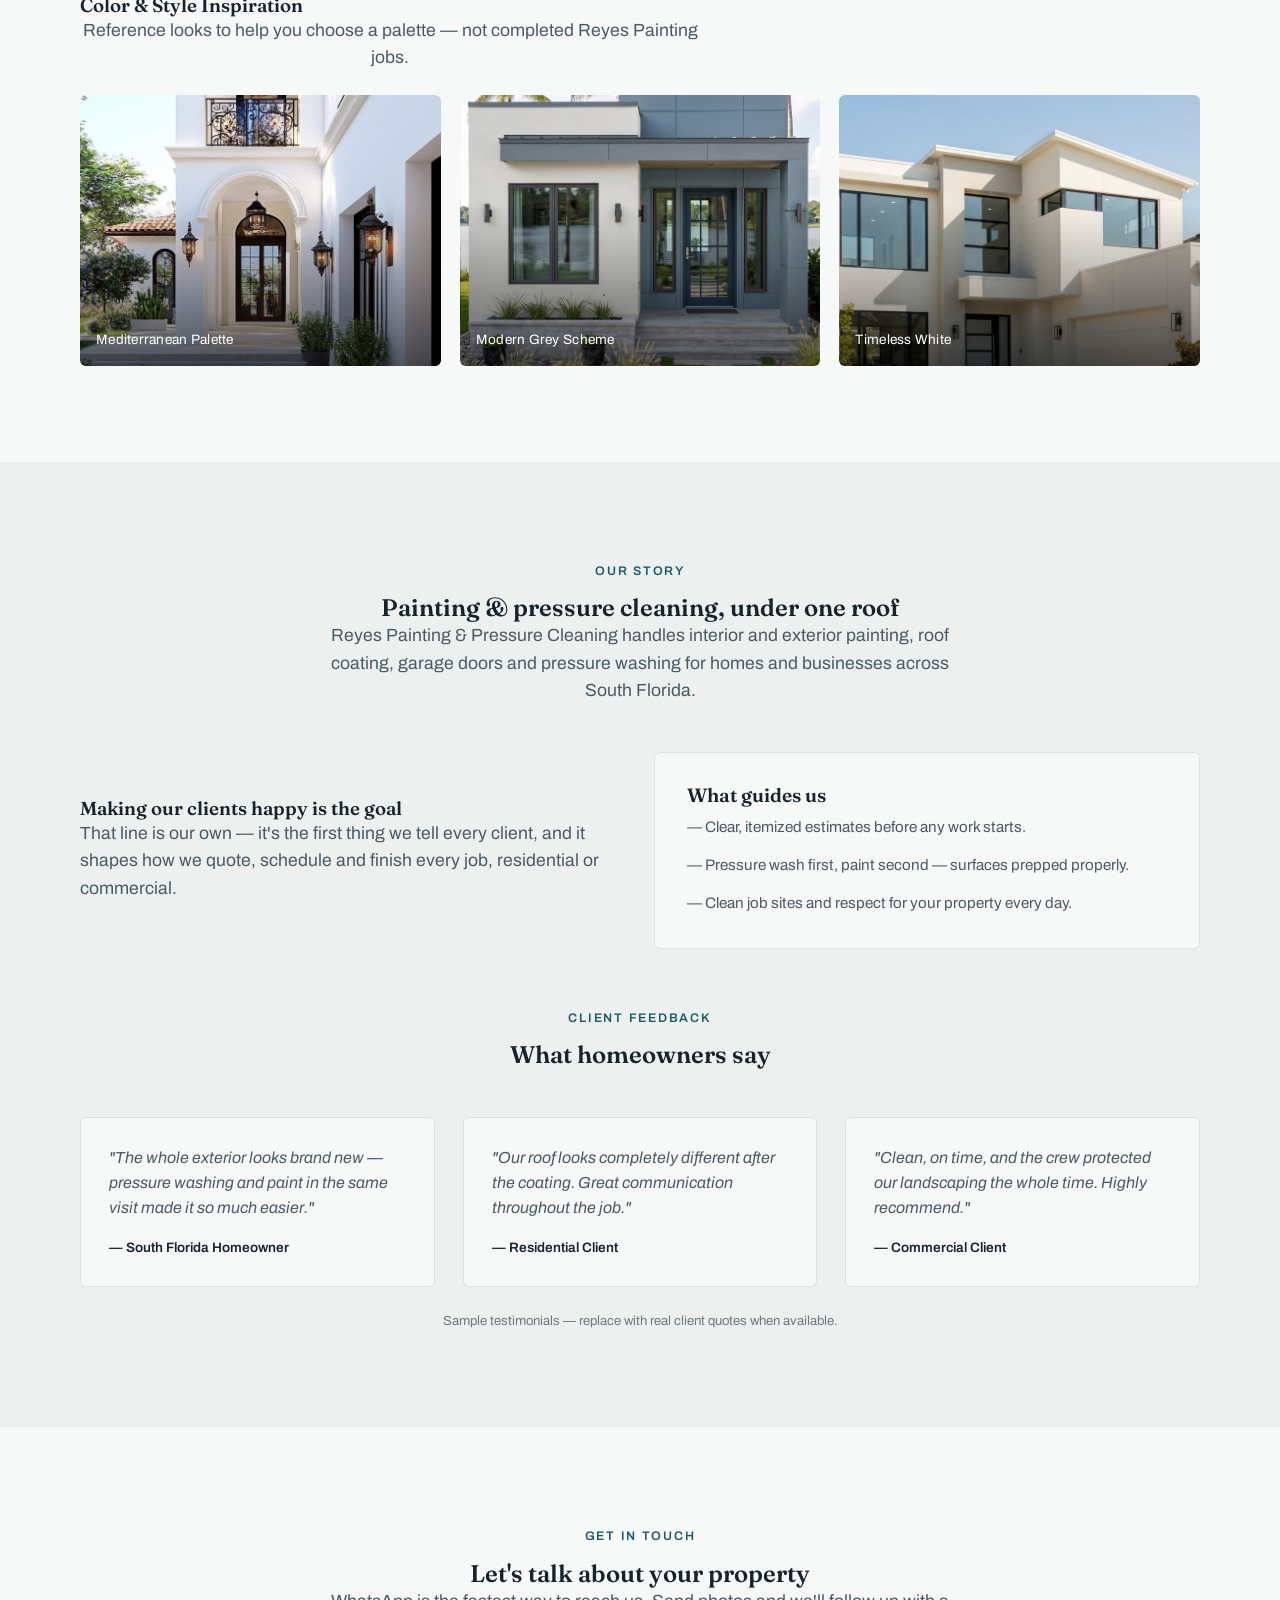
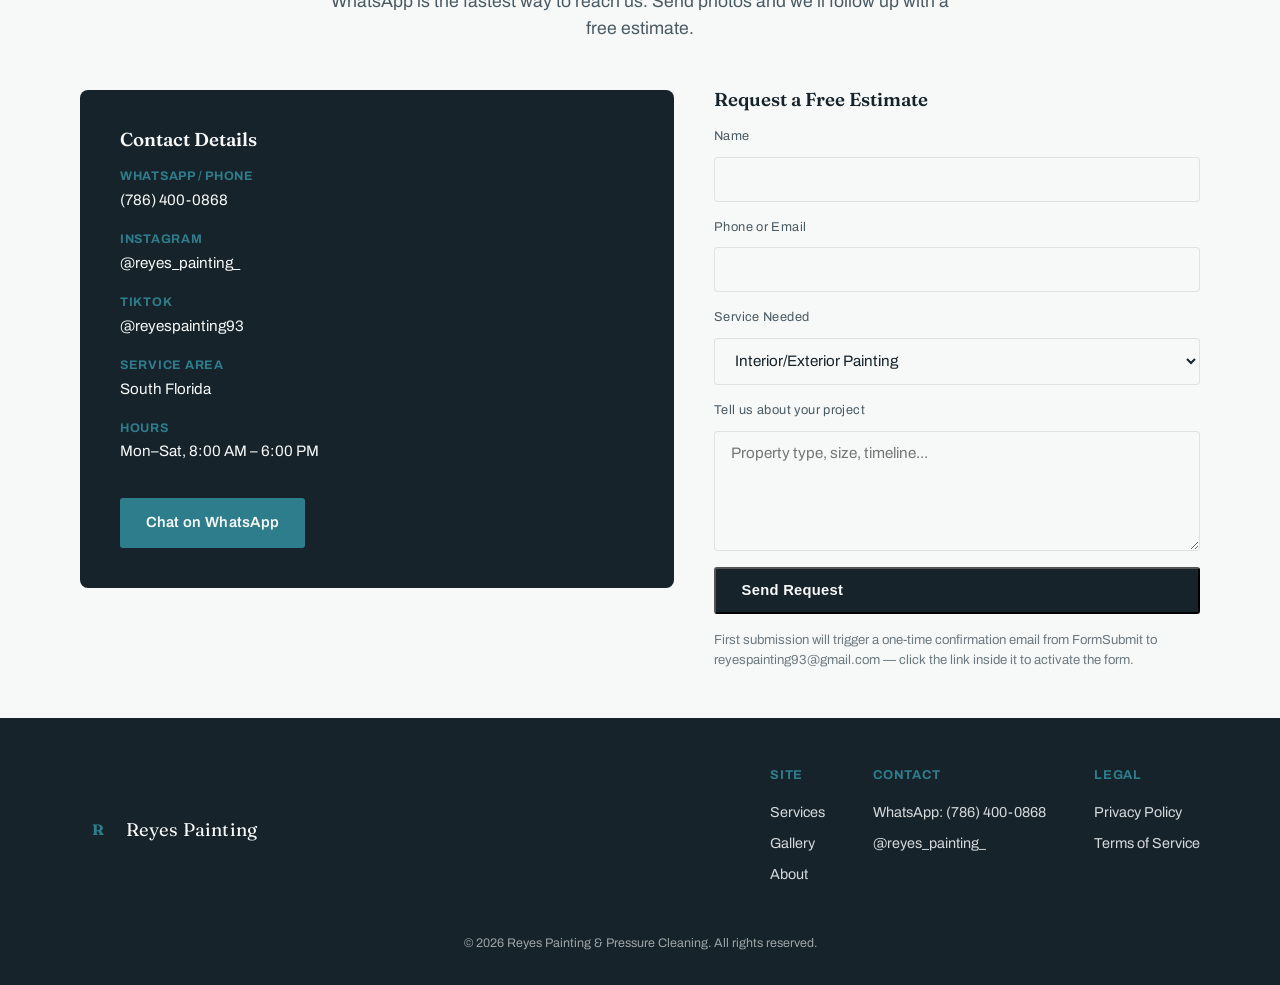
==== commit 13f4e189: "Wire contact form to real email via FormSubmit Point the estimate request form at reyespainting93@gm" ====
--- a/index.html
+++ b/index.html
@@ -294,7 +294,7 @@
       <div>
         <h3 style="margin-bottom:1rem;" data-en>Request a Free Estimate</h3>
         <h3 style="margin-bottom:1rem;" data-es>Solicita tu Cotización Gratis</h3>
-        <form class="quote-form" action="https://formsubmit.co/YOUR-EMAIL-HERE" method="POST">
+        <form class="quote-form" action="https://formsubmit.co/reyespainting93@gmail.com" method="POST">
           <input type="hidden" name="_subject" value="New estimate request — Reyes Painting website">
           <input type="hidden" name="_template" value="table">
           <input type="hidden" name="_captcha" value="false">
@@ -319,8 +319,8 @@
 
           <button class="btn btn-primary" type="submit"><span data-en>Send Request</span><span data-es>Enviar Solicitud</span></button>
         </form>
-        <p class="placeholder-note" style="text-align:left;margin-top:1rem;" data-en>Form needs a real email — replace "YOUR-EMAIL-HERE" with your FormSubmit address so requests actually reach you.</p>
-        <p class="placeholder-note" style="text-align:left;margin-top:1rem;" data-es>El formulario necesita un correo real — reemplaza "YOUR-EMAIL-HERE" con tu dirección de FormSubmit para que las solicitudes te lleguen.</p>
+        <p class="placeholder-note" style="text-align:left;margin-top:1rem;" data-en>First submission will trigger a one-time confirmation email from FormSubmit to reyespainting93@gmail.com — click the link inside it to activate the form.</p>
+        <p class="placeholder-note" style="text-align:left;margin-top:1rem;" data-es>El primer envío disparará un correo de confirmación único de FormSubmit a reyespainting93@gmail.com — hay que abrir ese enlace para activar el formulario.</p>
       </div>
     </div>
   </div>
